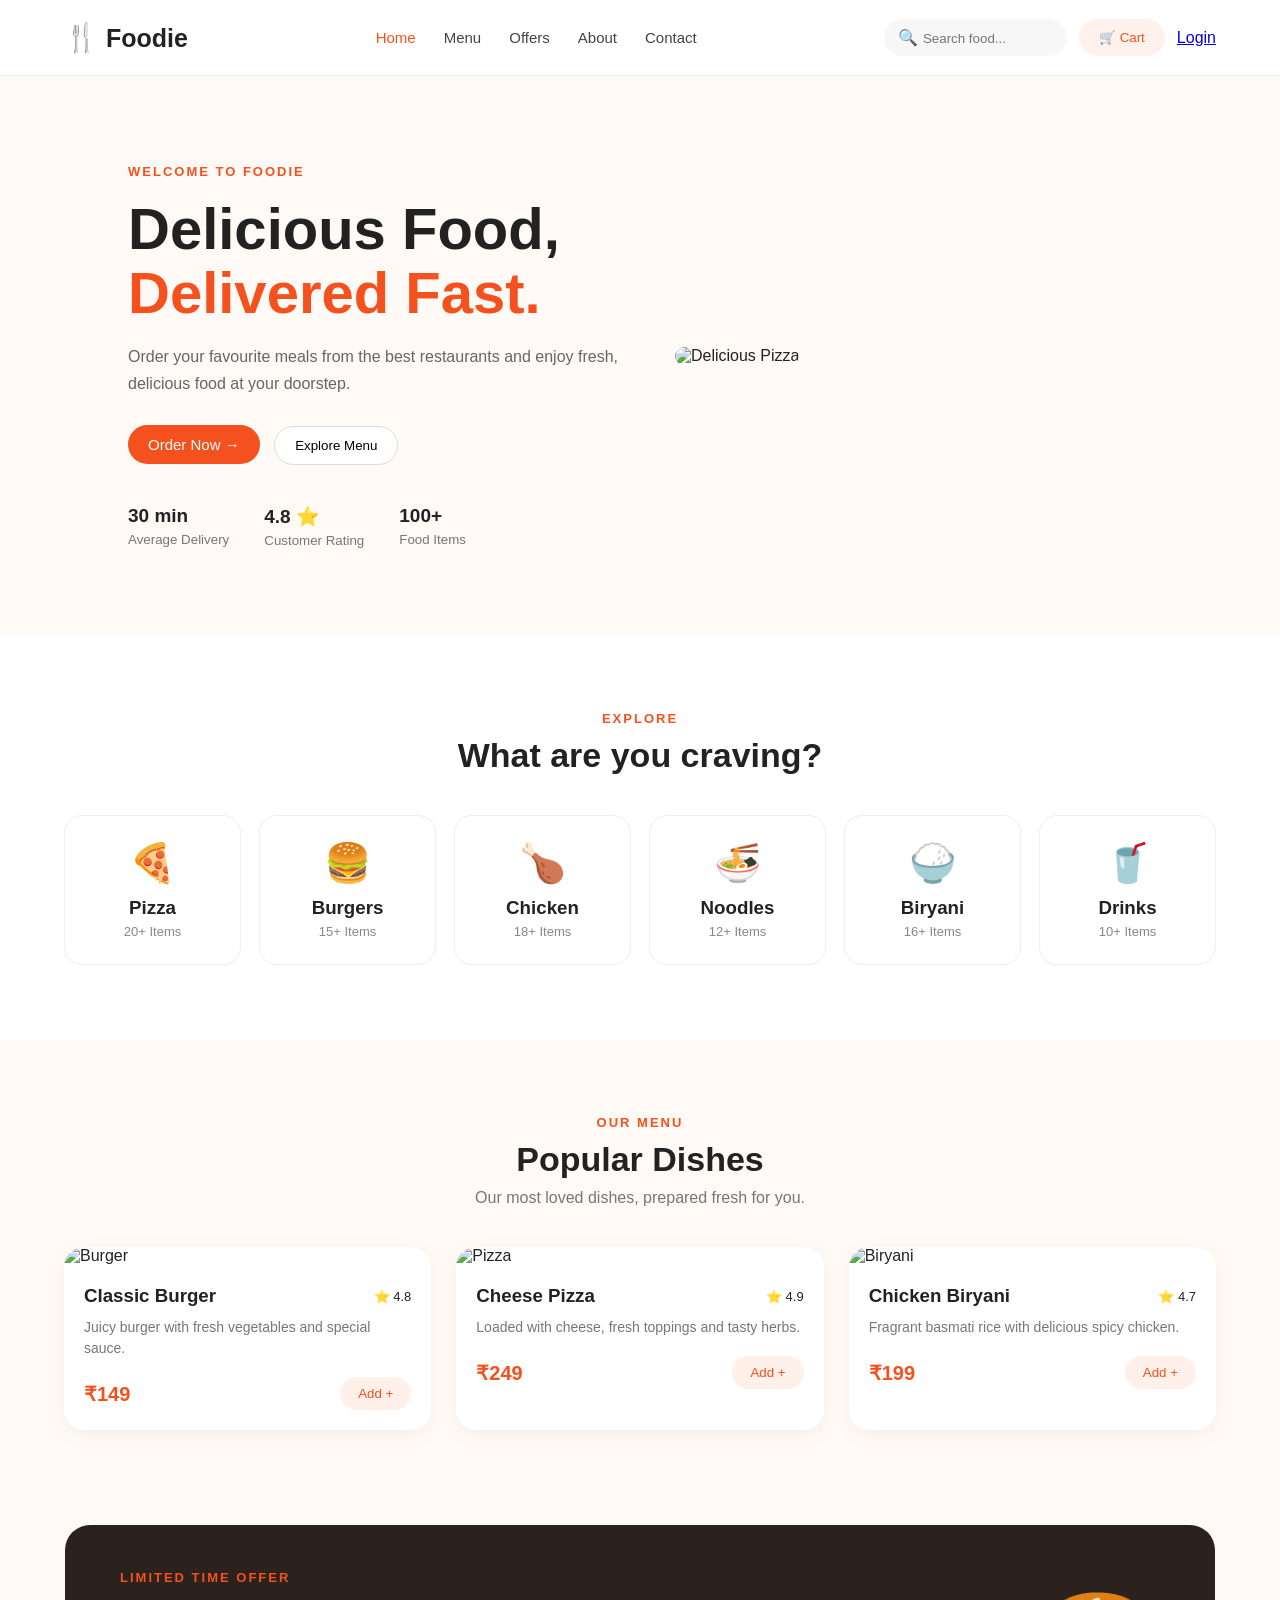
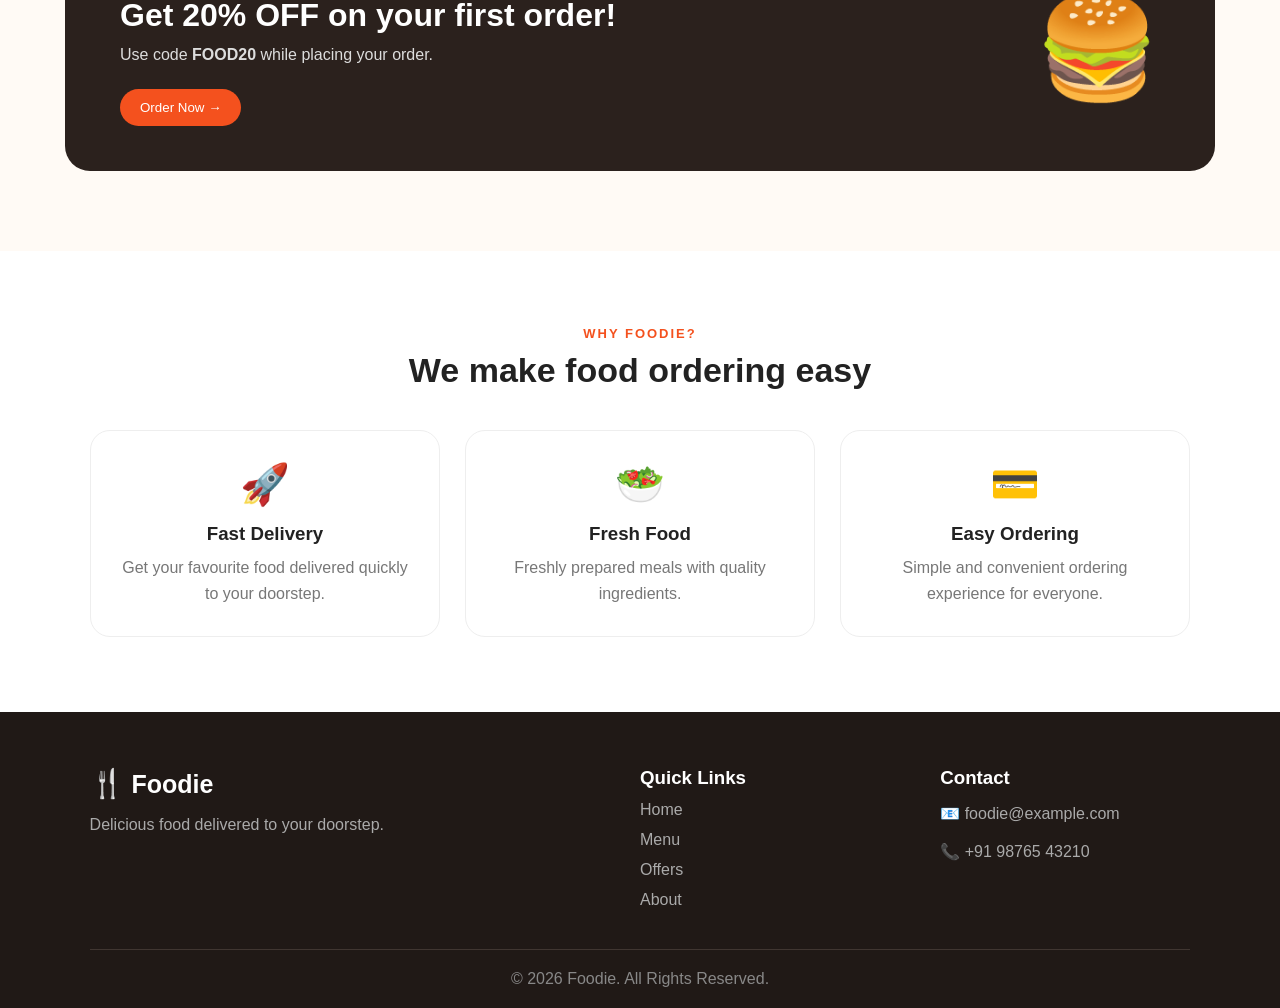
==== index.html @ e88e99e5 "Initial commit" ====
<!DOCTYPE html>
<html lang="en">
<head>
    <meta charset="UTF-8">
    <meta name="viewport" content="width=device-width, initial-scale=1.0">
    <title>Foodie - Online Food Ordering</title>
    <link rel="stylesheet" href="style.css">
</head>

<body>

    <!-- Navbar -->
    <header>
        <nav class="navbar">

            <div class="logo">
                <span>🍴</span> Foodie
            </div>

            <ul class="nav-links">
                <li><a href="index.html" class="active">Home</a></li>
                <li><a href="menu.html">Menu</a></li>
                <li><a href="#offers">Offers</a></li>
                <li><a href="#about">About</a></li>
                <li><a href="#contact">Contact</a></li>
            </ul>

            <div class="nav-right">

            <div class="search">
            🔍
                <input type="text" placeholder="Search food...">
            </div>

                <button class="cart" onclick="goToCart()">
                    🛒 Cart
                </button>

                <span id="userSection">
                    <a href="login.html">Login</a>
                </span>

                    </div>
                    </nav>
                    </header>


    <!-- Hero Section -->
    <section class="hero">

        <div class="hero-text">

            <p class="small-title">WELCOME TO FOODIE</p>

            <h1>
                Delicious Food,
                <span>Delivered Fast.</span>
            </h1>

            <p class="hero-description">
                Order your favourite meals from the best restaurants
                and enjoy fresh, delicious food at your doorstep.
            </p>

           <div class="hero-buttons">
    <button class="order-btn" onclick="window.location.href='menu.html'">
        Order Now →
    </button>

    <button class="menu-btn" onclick="window.location.href='menu.html'">
        Explore Menu
    </button>
</div>

            <div class="delivery-info">
                <div>
                    <strong>30 min</strong>
                    <small>Average Delivery</small>
                </div>

                <div>
                    <strong>4.8 ⭐</strong>
                    <small>Customer Rating</small>
                </div>

                <div>
                    <strong>100+</strong>
                    <small>Food Items</small>
                </div>
            </div>

        </div>

        <div class="hero-image">
            <img src="https://images.unsplash.com/photo-1565299624946-b28f40a0ae38?auto=format&fit=crop&w=900&q=80"
                 alt="Delicious Pizza">
        </div>

    </section>


    <!-- Categories -->
    <section class="categories">

        <div class="section-heading">
            <p>EXPLORE</p>
            <h2>What are you craving?</h2>
        </div>

        <div class="category-container">

           <div class="category-card" onclick="window.location.href='menu.html?category=pizza'">
    <div class="category-icon">🍕</div>
    <h3>Pizza</h3>
    <p>20+ Items</p>
</div>

            <div class="category-card" onclick="window.location.href='menu.html?category=burger'">
    <div class="category-icon">🍔</div>
    <h3>Burgers</h3>
    <p>15+ Items</p>
</div>

            <div class="category-card" onclick="window.location.href='menu.html?category=chicken'">
    <div class="category-icon">🍗</div>
    <h3>Chicken</h3>
    <p>18+ Items</p>
</div>

            <div class="category-card" onclick="window.location.href='menu.html?category=noodles'">
    <div class="category-icon">🍜</div>
    <h3>Noodles</h3>
    <p>12+ Items</p>
</div>

            <div class="category-card" onclick="window.location.href='menu.html?category=biryani'">
    <div class="category-icon">🍚</div>
    <h3>Biryani</h3>
    <p>16+ Items</p>
</div>

            <div class="category-card" onclick="window.location.href='menu.html?category=drinks'">
    <div class="category-icon">🥤</div>
    <h3>Drinks</h3>
    <p>10+ Items</p>
</div>

        </div>

    </section>


    <!-- Popular Food -->
    <section class="popular" id="menu">

        <div class="section-heading">
            <p>OUR MENU</p>
            <h2>Popular Dishes</h2>
            <span>Our most loved dishes, prepared fresh for you.</span>
        </div>

        <div class="food-container">

            <div class="food-card">
                <img src="https://images.unsplash.com/photo-1565299507177-b0ac66763828?auto=format&fit=crop&w=600&q=80"
                     alt="Burger">

                <div class="food-info">
                    <div class="food-name">
                        <h3>Classic Burger</h3>
                        <span>⭐ 4.8</span>
                    </div>

                    <p>Juicy burger with fresh vegetables and special sauce.</p>

                    <div class="food-bottom">
                        <strong>₹149</strong>
                        <button onclick="addToCart('Classic Burger', 149)">
                            Add +
                        </button>
                    </div>
                </div>
            </div>


            <div class="food-card">
                <img src="https://images.unsplash.com/photo-1574071318508-1cdbab80d002?auto=format&fit=crop&w=600&q=80"
                     alt="Pizza">

                <div class="food-info">
                    <div class="food-name">
                        <h3>Cheese Pizza</h3>
                        <span>⭐ 4.9</span>
                    </div>

                    <p>Loaded with cheese, fresh toppings and tasty herbs.</p>

                    <div class="food-bottom">
                        <strong>₹249</strong>
                        <button onclick="addToCart('Cheese Pizza', 249)">
    Add +
</button>
                    </div>
                </div>
            </div>


            <div class="food-card">
                <img src="https://images.unsplash.com/photo-1563379091339-03246963d96c?auto=format&fit=crop&w=600&q=80"
                     alt="Biryani">

                <div class="food-info">
                    <div class="food-name">
                        <h3>Chicken Biryani</h3>
                        <span>⭐ 4.7</span>
                    </div>

                    <p>Fragrant basmati rice with delicious spicy chicken.</p>

                    <div class="food-bottom">
                        <strong>₹199</strong>
                        <button onclick="addToCart('Chicken Biryani', 199)">
    Add +
</button>
                    </div>
                </div>
            </div>

        </div>

    </section>


    <!-- Offer -->
    <section class="offer" id="offers">

        <div class="offer-text">
            <p>LIMITED TIME OFFER</p>
            <h2>Get 20% OFF on your first order!</h2>
            <span>Use code <strong>FOOD20</strong> while placing your order.</span>
            <button onclick="window.location.href='menu.html'">
    Order Now →
</button>
        </div>

        <div class="offer-icon">
            🍔
        </div>

    </section>


    <!-- Why Choose Us -->
    <section class="why-us" id="about">

        <div class="section-heading">
            <p>WHY FOODIE?</p>
            <h2>We make food ordering easy</h2>
        </div>

        <div class="why-container">

            <div class="why-card">
                <div>🚀</div>
                <h3>Fast Delivery</h3>
                <p>Get your favourite food delivered quickly to your doorstep.</p>
            </div>

            <div class="why-card">
                <div>🥗</div>
                <h3>Fresh Food</h3>
                <p>Freshly prepared meals with quality ingredients.</p>
            </div>

            <div class="why-card">
                <div>💳</div>
                <h3>Easy Ordering</h3>
                <p>Simple and convenient ordering experience for everyone.</p>
            </div>

        </div>

    </section>


    <!-- Footer -->
    <footer id="contact">

        <div class="footer-content">

            <div>
                <div class="logo">
                    <span>🍴</span> Foodie
                </div>

                <p>
                    Delicious food delivered to your doorstep.
                </p>
            </div>

            <div>
                <h3>Quick Links</h3>
               <a href="index.html">Home</a>
                <a href="menu.html">Menu</a>
                <a href="#offers">Offers</a>
                <a href="#about">About</a>
            </div>

            <div>
                <h3>Contact</h3>
                <p>📧 foodie@example.com</p>
                <p>📞 +91 98765 43210</p>
            </div>

        </div>

        <div class="copyright">
            © 2026 Foodie. All Rights Reserved.
        </div>

    </footer>
<script src="script.js"></script>
</body>
</html>
---- style.css ----
* {
    margin: 0;
    padding: 0;
    box-sizing: border-box;
    font-family: Arial, sans-serif;
}

body {
    background: #fffaf5;
    color: #222;
}

/* Navbar */

header {
    background: white;
    border-bottom: 1px solid #eee;
}

.navbar {
    width: 90%;
    max-width: 1250px;
    margin: auto;
    height: 75px;
    display: flex;
    align-items: center;
    justify-content: space-between;
}

.logo {
    font-size: 25px;
    font-weight: bold;
}

.logo span {
    font-size: 28px;
}

.nav-links {
    display: flex;
    gap: 28px;
    list-style: none;
}

.nav-links a {
    text-decoration: none;
    color: #444;
    font-size: 15px;
}

.nav-links a:hover,
.nav-links .active {
    color: #f4511e;
}

.nav-right {
    display: flex;
    align-items: center;
    gap: 12px;
}

.search {
    background: #f7f7f7;
    border-radius: 25px;
    padding: 9px 14px;
}

.search input {
    border: none;
    outline: none;
    background: transparent;
    width: 130px;
}

.cart,
.login,
.order-btn,
.menu-btn,
.offer button {
    border: none;
    cursor: pointer;
    border-radius: 25px;
    padding: 11px 20px;
}

.cart {
    background: #fff1eb;
    color: #f4511e;
}

.login {
    background: #f4511e;
    color: white;
}


/* Hero */

.hero {
    max-width: 1250px;
    width: 90%;
    margin: auto;
    min-height: 560px;
    display: flex;
    align-items: center;
    justify-content: space-between;
    gap: 50px;
}

.hero-text {
    width: 50%;
}

.small-title,
.section-heading p,
.offer-text p {
    color: #f4511e;
    font-size: 13px;
    font-weight: bold;
    letter-spacing: 2px;
}

.hero h1 {
    font-size: 58px;
    line-height: 1.1;
    margin: 18px 0;
}

.hero h1 span {
    color: #f4511e;
}

.hero-description {
    color: #666;
    line-height: 1.7;
    max-width: 520px;
}

.hero-buttons {
    margin-top: 28px;
}

.order-btn {
    background: #f4511e;
    color: white;
    font-size: 15px;
}

.menu-btn {
    background: white;
    border: 1px solid #ddd;
    margin-left: 10px;
}

.delivery-info {
    display: flex;
    gap: 35px;
    margin-top: 40px;
}

.delivery-info div {
    display: flex;
    flex-direction: column;
    gap: 5px;
}

.delivery-info strong {
    font-size: 19px;
}

.delivery-info small {
    color: #777;
}

.hero-image {
    width: 48%;
}

.hero-image img {
    width: 100%;
    height: 450px;
    object-fit: cover;
    border-radius: 30px;
}


/* Sections */

section {
    padding: 75px 5%;
}

.section-heading {
    text-align: center;
    margin-bottom: 40px;
}

.section-heading h2 {
    font-size: 34px;
    margin: 10px 0;
}

.section-heading span {
    color: #777;
}


/* Categories */

.categories {
    background: white;
}

.category-container {
    max-width: 1200px;
    margin: auto;
    display: grid;
    grid-template-columns: repeat(6, 1fr);
    gap: 18px;
}

.category-card {
    text-align: center;
    padding: 25px 10px;
    border: 1px solid #eee;
    border-radius: 18px;
    background: #fff;
    transition: 0.3s;
}

.category-card:hover {
    transform: translateY(-6px);
    box-shadow: 0 10px 25px #00000012;
}

.category-icon {
    font-size: 38px;
    margin-bottom: 12px;
}

.category-card h3 {
    margin-bottom: 5px;
}

.category-card p {
    color: #888;
    font-size: 13px;
}


/* Food */

.food-container {
    max-width: 1200px;
    margin: auto;
    display: grid;
    grid-template-columns: repeat(3, 1fr);
    gap: 25px;
}

.food-card {
    background: white;
    border-radius: 20px;
    overflow: hidden;
    box-shadow: 0 5px 20px #0000000c;
}

.food-card img {
    width: 100%;
    height: 220px;
    object-fit: cover;
}

.food-info {
    padding: 20px;
}

.food-name {
    display: flex;
    justify-content: space-between;
    align-items: center;
}

.food-name span {
    font-size: 13px;
}

.food-info p {
    color: #777;
    font-size: 14px;
    line-height: 1.5;
    margin: 10px 0 18px;
}

.food-bottom {
    display: flex;
    align-items: center;
    justify-content: space-between;
}

.food-bottom strong {
    color: #f4511e;
    font-size: 20px;
}

.food-bottom button {
    border: none;
    background: #fff0e9;
    color: #f4511e;
    padding: 9px 18px;
    border-radius: 20px;
    cursor: pointer;
}


/* Offer */

.offer {
    max-width: 1150px;
    margin: 20px auto 80px;
    padding: 45px 55px;
    border-radius: 25px;
    background: #2b211d;
    color: white;
    display: flex;
    justify-content: space-between;
    align-items: center;
}

.offer-text h2 {
    font-size: 32px;
    margin: 12px 0;
}

.offer-text span {
    color: #ddd;
}

.offer button {
    display: block;
    margin-top: 25px;
    background: #f4511e;
    color: white;
}

.offer-icon {
    font-size: 100px;
}


/* Why Us */

.why-us {
    background: white;
}

.why-container {
    max-width: 1100px;
    margin: auto;
    display: grid;
    grid-template-columns: repeat(3, 1fr);
    gap: 25px;
}

.why-card {
    text-align: center;
    padding: 30px;
    border: 1px solid #eee;
    border-radius: 20px;
}

.why-card div {
    font-size: 40px;
    margin-bottom: 15px;
}

.why-card p {
    color: #777;
    line-height: 1.6;
    margin-top: 10px;
}


/* Footer */

footer {
    background: #201916;
    color: white;
    padding: 55px 7% 20px;
}

.footer-content {
    max-width: 1200px;
    margin: auto;
    display: grid;
    grid-template-columns: 2fr 1fr 1fr;
    gap: 50px;
}

.footer-content p {
    color: #aaa;
    margin-top: 12px;
    line-height: 1.6;
}

.footer-content a {
    display: block;
    color: #aaa;
    text-decoration: none;
    margin-top: 12px;
}

.copyright {
    border-top: 1px solid #403631;
    text-align: center;
    color: #888;
    margin-top: 40px;
    padding-top: 20px;
}


/* Responsive */

@media (max-width: 900px) {

    .nav-links {
        display: none;
    }

    .hero {
        flex-direction: column;
        padding: 50px 0;
    }

    .hero-text,
    .hero-image {
        width: 100%;
    }

    .hero h1 {
        font-size: 42px;
    }

    .category-container {
        grid-template-columns: repeat(3, 1fr);
    }

    .food-container {
        grid-template-columns: 1fr;
    }

    .why-container {
        grid-template-columns: 1fr;
    }
}

/* Menu Page */

.menu-header {
    text-align: center;
    padding: 80px 20px 35px;
}

.menu-header p {
    color: #f4511e;
    font-size: 13px;
    font-weight: bold;
    letter-spacing: 2px;
}

.menu-header h1 {
    font-size: 42px;
    margin: 12px 0;
}

.menu-header span {
    color: #777;
}


/* Menu Categories */

.menu-categories {
    display: flex;
    justify-content: center;
    flex-wrap: wrap;
    gap: 12px;
    margin-bottom: 45px;
}

.category-btn {
    border: 1px solid #ddd;
    background: white;
    padding: 11px 22px;
    border-radius: 25px;
    cursor: pointer;
    font-size: 14px;
}

.category-btn:hover,
.category-btn.active {
    background: #f4511e;
    color: white;
    border-color: #f4511e;
}


/* Menu Food */

.menu-section {
    padding-top: 20px;
}

.menu-grid {
    max-width: 1200px;
    margin: auto;
    display: grid;
    grid-template-columns: repeat(3, 1fr);
    gap: 25px;
}

.menu-food-card {
    background: white;
    border-radius: 20px;
    overflow: hidden;
    box-shadow: 0 5px 20px #0000000d;
    transition: 0.3s;
}

.menu-food-card:hover {
    transform: translateY(-6px);
    box-shadow: 0 12px 30px #00000015;
}

.menu-food-card img {
    width: 100%;
    height: 230px;
    object-fit: cover;
}

.menu-food-info {
    padding: 20px;
}

.menu-title {
    display: flex;
    justify-content: space-between;
    align-items: center;
}

.menu-title h3 {
    font-size: 19px;
}

.menu-title span {
    font-size: 13px;
}

.menu-food-info p {
    color: #777;
    font-size: 14px;
    line-height: 1.5;
    margin: 10px 0 20px;
}

.menu-price {
    display: flex;
    justify-content: space-between;
    align-items: center;
}

.menu-price strong {
    color: #f4511e;
    font-size: 21px;
}

.menu-price button {
    border: none;
    background: #fff0e9;
    color: #f4511e;
    padding: 9px 19px;
    border-radius: 20px;
    cursor: pointer;
    font-weight: bold;
}

.menu-price button:hover {
    background: #f4511e;
    color: white;
}


/* Cart Number */

#cartCount {
    background: #f4511e;
    color: white;
    padding: 2px 7px;
    border-radius: 50%;
    font-size: 11px;
}


/* Mobile */

@media (max-width: 900px) {

    .menu-grid {
        grid-template-columns: repeat(2, 1fr);
    }
}

@media (max-width: 600px) {

    .menu-grid {
        grid-template-columns: 1fr;
    }

    .menu-header h1 {
        font-size: 32px;
    }

    .nav-right .search {
        display: none;
    }
}

/* Cart Page */

.cart-header {
    text-align: center;
    padding: 70px 20px 40px;
}

.cart-header p {
    color: #f4511e;
    font-size: 13px;
    font-weight: bold;
    letter-spacing: 2px;
}

.cart-header h1 {
    font-size: 42px;
    margin: 12px 0;
}

.cart-header span {
    color: #777;
}


/* Cart Section */

.cart-section {
    max-width: 1200px;
    margin: auto;
    padding-top: 20px;
    display: grid;
    grid-template-columns: 1.7fr 1fr;
    gap: 30px;
    align-items: start;
}


/* Cart Item */

.cart-items {
    display: flex;
    flex-direction: column;
    gap: 18px;
}

.cart-item {
    background: white;
    border-radius: 18px;
    padding: 18px;
    display: flex;
    align-items: center;
    gap: 20px;
    box-shadow: 0 5px 20px #0000000c;
}

.cart-item img {
    width: 110px;
    height: 90px;
    object-fit: cover;
    border-radius: 12px;
}

.cart-item-info {
    flex: 1;
}

.cart-item-info h3 {
    margin-bottom: 8px;
}

.cart-item-info p {
    color: #f4511e;
    font-weight: bold;
}


/* Quantity */

.quantity {
    display: flex;
    align-items: center;
    gap: 12px;
}

.quantity button {
    width: 30px;
    height: 30px;
    border: none;
    border-radius: 50%;
    background: #fff0e9;
    color: #f4511e;
    cursor: pointer;
    font-size: 17px;
}

.quantity span {
    font-weight: bold;
}


/* Remove */

.remove-btn {
    border: none;
    background: transparent;
    color: #999;
    cursor: pointer;
    font-size: 18px;
}

.remove-btn:hover {
    color: #f4511e;
}


/* Summary */

.order-summary {
    background: white;
    border-radius: 20px;
    padding: 28px;
    box-shadow: 0 5px 25px #0000000c;
}

.order-summary h2 {
    margin-bottom: 25px;
}

.summary-row,
.summary-total {
    display: flex;
    justify-content: space-between;
    margin: 17px 0;
}

.summary-row span {
    color: #777;
}

.summary-total {
    font-size: 21px;
}

.summary-total strong {
    color: #f4511e;
}

.order-summary hr {
    border: none;
    border-top: 1px solid #eee;
}

.checkout-btn {
    width: 100%;
    border: none;
    background: #f4511e;
    color: white;
    padding: 14px;
    border-radius: 25px;
    cursor: pointer;
    font-size: 15px;
    margin-top: 15px;
}

.continue-btn {
    width: 100%;
    border: 1px solid #ddd;
    background: white;
    padding: 13px;
    border-radius: 25px;
    cursor: pointer;
    margin-top: 12px;
}


/* Empty Cart */

.empty-cart {
    background: white;
    border-radius: 20px;
    text-align: center;
    padding: 70px 20px;
}

.empty-cart div {
    font-size: 55px;
}

.empty-cart h2 {
    margin: 15px 0 8px;
}

.empty-cart p {
    color: #777;
    margin-bottom: 25px;
}

.empty-cart button {
    border: none;
    background: #f4511e;
    color: white;
    padding: 12px 25px;
    border-radius: 25px;
    cursor: pointer;
}


/* Cart Responsive */

@media (max-width: 800px) {

    .cart-section {
        grid-template-columns: 1fr;
    }

    .cart-item {
        flex-wrap: wrap;
    }
}

/* Checkout */

.checkout-header {
    text-align: center;
    padding: 70px 20px 40px;
}

.checkout-header p {
    color: #f4511e;
    font-size: 13px;
    font-weight: bold;
    letter-spacing: 2px;
}

.checkout-header h1 {
    font-size: 42px;
    margin: 12px 0;
}

.checkout-header span {
    color: #777;
}


.checkout-section {
    max-width: 1200px;
    margin: auto;
    padding-top: 20px;
    display: grid;
    grid-template-columns: 1.5fr 1fr;
    gap: 30px;
    align-items: start;
}


.customer-box,
.checkout-summary {
    background: white;
    padding: 30px;
    border-radius: 20px;
    box-shadow: 0 5px 25px #0000000c;
}


.customer-box h2,
.checkout-summary h2 {
    margin-bottom: 25px;
}


.form-row {
    display: grid;
    grid-template-columns: 1fr 1fr;
    gap: 18px;
}


.form-group {
    margin-bottom: 20px;
}


.form-group label {
    display: block;
    font-size: 14px;
    font-weight: bold;
    margin-bottom: 8px;
}


.form-group input,
.form-group textarea {
    width: 100%;
    border: 1px solid #ddd;
    border-radius: 10px;
    padding: 13px;
    outline: none;
    font-size: 14px;
    resize: none;
}


.form-group input:focus,
.form-group textarea:focus {
    border-color: #f4511e;
}


.payment-title {
    margin-top: 30px;
}


.payment-options {
    display: flex;
    flex-direction: column;
    gap: 12px;
}


.payment-card {
    border: 1px solid #eee;
    border-radius: 12px;
    padding: 15px;
    display: flex;
    gap: 12px;
    cursor: pointer;
}


.payment-card:hover {
    border-color: #f4511e;
}


.payment-card div {
    display: flex;
    flex-direction: column;
    gap: 5px;
}


.payment-card small {
    color: #777;
}


.place-order-btn {
    width: 100%;
    margin-top: 25px;
    padding: 14px;
    border: none;
    border-radius: 25px;
    background: #f4511e;
    color: white;
    font-size: 15px;
    cursor: pointer;
}


.checkout-item {
    display: flex;
    justify-content: space-between;
    padding: 12px 0;
    font-size: 14px;
}


.checkout-item span {
    color: #777;
}


.checkout-summary hr {
    border: none;
    border-top: 1px solid #eee;
    margin: 18px 0;
}


@media (max-width: 800px) {

    .checkout-section {
        grid-template-columns: 1fr;
    }

    .form-row {
        grid-template-columns: 1fr;
    }
}

/* Success Page */

.success-section {
    min-height: 650px;
    display: flex;
    justify-content: center;
    align-items: center;
    padding: 70px 20px;
}

.success-card {
    width: 600px;
    background: white;
    text-align: center;
    padding: 50px;
    border-radius: 25px;
    box-shadow: 0 10px 40px #00000012;
}

.success-icon {
    width: 75px;
    height: 75px;
    margin: 0 auto 20px;
    border-radius: 50%;
    background: #e9f8ef;
    color: #27ae60;
    display: flex;
    align-items: center;
    justify-content: center;
    font-size: 42px;
    font-weight: bold;
}

.success-small {
    color: #f4511e;
    font-size: 13px;
    font-weight: bold;
    letter-spacing: 2px;
}

.success-card h1 {
    font-size: 42px;
    margin: 10px 0;
}

.success-card h2 {
    font-size: 20px;
    font-weight: normal;
}

.success-message {
    color: #777;
    line-height: 1.6;
    margin: 15px auto 25px;
    max-width: 450px;
}

.order-number {
    background: #fff5ef;
    padding: 18px;
    border-radius: 12px;
    display: flex;
    justify-content: space-between;
    margin-bottom: 20px;
}

.order-number span {
    color: #777;
}

.order-number strong {
    color: #f4511e;
}

.success-details {
    display: grid;
    grid-template-columns: 1fr 1fr;
    gap: 15px;
}

.success-details div {
    background: #f8f8f8;
    padding: 15px;
    border-radius: 12px;
    display: flex;
    flex-direction: column;
    gap: 7px;
}

.success-details span {
    color: #888;
    font-size: 13px;
}

.success-details strong {
    font-size: 14px;
}

.delivery-time {
    margin: 22px 0;
    padding: 15px;
    background: #f6f6f6;
    border-radius: 12px;
    color: #555;
}

.delivery-time strong {
    color: #222;
    margin-left: 5px;
}

.success-buttons {
    display: flex;
    gap: 12px;
    justify-content: center;
}

.success-buttons button {
    border: none;
    background: #f4511e;
    color: white;
    padding: 13px 22px;
    border-radius: 25px;
    cursor: pointer;
}

.success-buttons .home-btn {
    background: white;
    color: #333;
    border: 1px solid #ddd;
}

@media (max-width: 600px) {

    .success-card {
        padding: 30px 20px;
    }

    .success-details {
        grid-template-columns: 1fr;
    }

    .success-buttons {
        flex-direction: column;
    }
}
/* Login Page */

.login-section {
    min-height: 75vh;
    background: #fff8f3;
    display: flex;
    justify-content: center;
    align-items: center;
    padding: 50px 20px;
}

.login-container {
    width: 850px;
    max-width: 100%;
    min-height: 520px;
    background: white;
    border-radius: 20px;
    overflow: hidden;
    display: grid;
    grid-template-columns: 1fr 1fr;
    box-shadow: 0 10px 35px rgba(0,0,0,0.08);
}

/* Left Image */

.login-image {
    background-image: url("https://images.unsplash.com/photo-1504674900247-0877df9cc836?auto=format&fit=crop&w=800&q=80");
    background-size: cover;
    background-position: center;
    position: relative;
}

.login-overlay {
    position: absolute;
    inset: 0;
    background: rgba(0,0,0,0.45);
    color: white;
    padding: 60px 40px;
    display: flex;
    flex-direction: column;
    justify-content: center;
}

.login-overlay h1 {
    font-size: 38px;
    margin: 0;
}

.login-overlay p {
    margin-top: 20px;
    line-height: 1.6;
    max-width: 300px;
}

/* Login Box */

.login-box {
    padding: 45px 40px;
}

.login-box h2 {
    font-size: 30px;
    margin-bottom: 8px;
}

.login-subtitle {
    color: #777;
    font-size: 14px;
    margin-bottom: 25px;
}

.input-group {
    margin-bottom: 16px;
}

.input-group label {
    display: block;
    font-size: 13px;
    font-weight: 600;
    margin-bottom: 7px;
}

.input-group input {
    width: 100%;
    padding: 12px 14px;
    border: 1px solid #ddd;
    border-radius: 8px;
    outline: none;
    font-size: 14px;
    box-sizing: border-box;
}

.input-group input:focus {
    border-color: #ff4b23;
}

/* Password */

.password-box {
    display: flex;
    border: 1px solid #ddd;
    border-radius: 8px;
    overflow: hidden;
}

.password-box input {
    border: none;
}

.password-box button {
    border: none;
    background: white;
    cursor: pointer;
    padding: 0 12px;
}

/* Main Button */

.login-main-btn {
    width: 100%;
    padding: 13px;
    border: none;
    border-radius: 8px;
    background: #ff4b23;
    color: white;
    font-size: 15px;
    font-weight: 600;
    cursor: pointer;
    margin-top: 5px;
}

.login-main-btn:hover {
    background: #e83d18;
}

/* Switch */

.switch-text {
    text-align: center;
    font-size: 13px;
    color: #777;
    margin-top: 20px;
}

.switch-text button {
    border: none;
    background: none;
    color: #ff4b23;
    font-weight: 600;
    cursor: pointer;
}

/* Guest */

.guest-btn {
    width: 100%;
    padding: 11px;
    background: white;
    border: 1px solid #ddd;
    border-radius: 8px;
    cursor: pointer;
    margin-top: 5px;
}

.guest-btn:hover {
    background: #f8f8f8;
}

/* Register fields hidden initially */

.register-field {
    display: none;
}


/* Mobile */

@media (max-width: 700px) {

    .login-container {
        grid-template-columns: 1fr;
    }

    .login-image {
        min-height: 220px;
    }

    .login-overlay {
        padding: 30px;
    }

    .login-overlay h1 {
        font-size: 30px;
    }

    .login-box {
        padding: 30px 25px;
    }
}

.user-name {
    margin-left: 15px;
    font-size: 14px;
    font-weight: 600;
}

.logout-btn {
    margin-left: 10px;
    padding: 8px 16px;
    border: none;
    border-radius: 6px;
    background: #e63946;
    color: white;
    cursor: pointer;
    font-weight: 600;
}

.logout-btn:hover {
    background: #c92f3a;
}
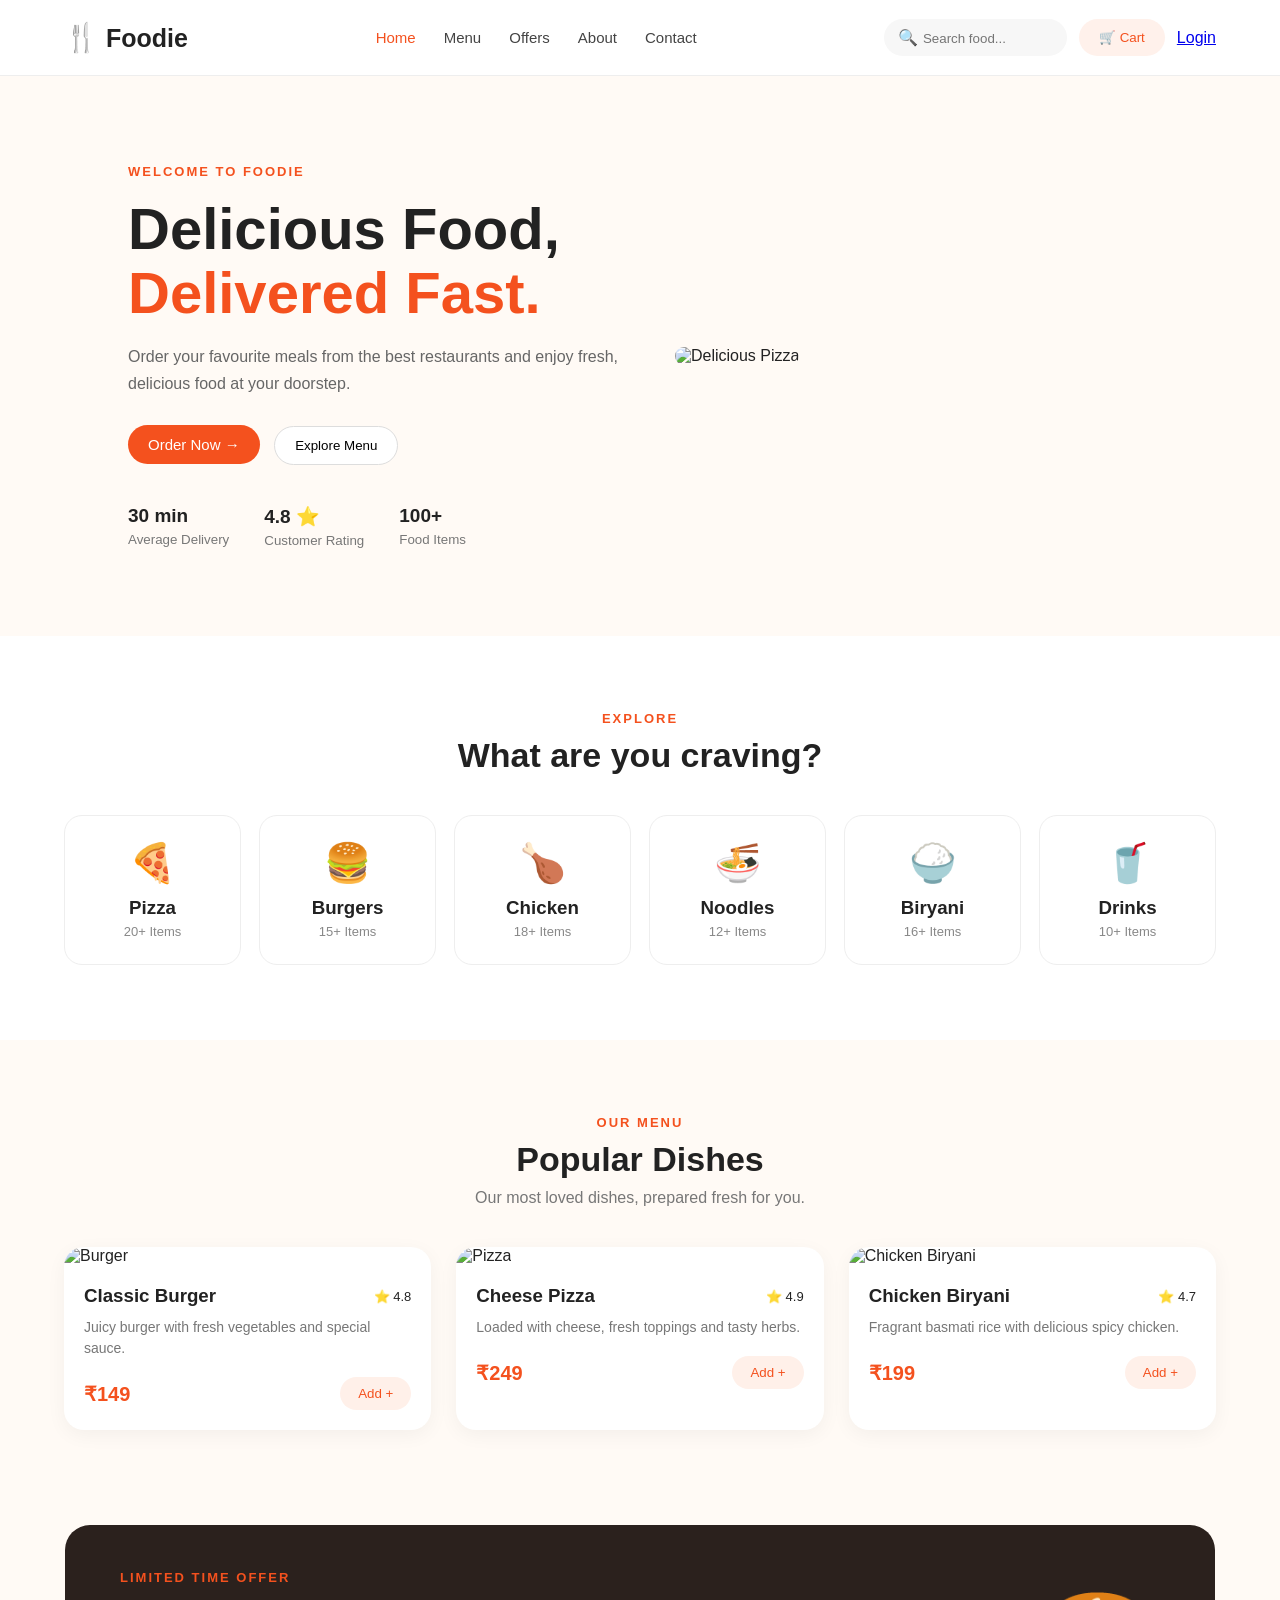
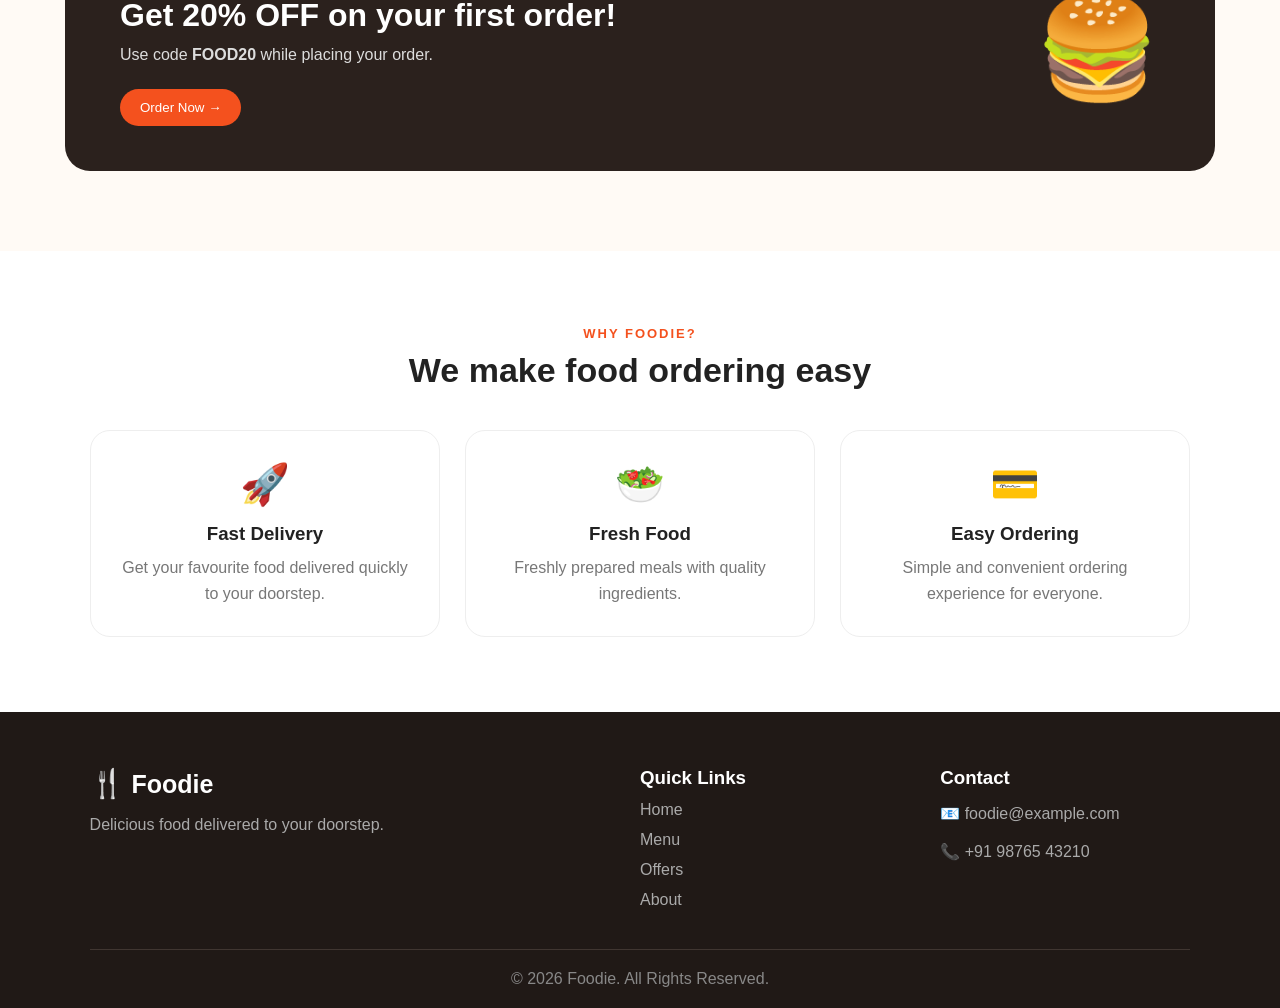
==== commit ded25f0f: "Update biryani image and delivery charge" ====
--- a/index.html
+++ b/index.html
@@ -207,8 +207,8 @@
 
 
             <div class="food-card">
-                <img src="https://images.unsplash.com/photo-1563379091339-03246963d96c?auto=format&fit=crop&w=600&q=80"
-                     alt="Biryani">
+                <img src="https://images.unsplash.com/photo-1589302168068-964664d93dc0?auto=format&fit=crop&w=600&q=80"
+                    alt="Chicken Biryani">
 
                 <div class="food-info">
                     <div class="food-name">
